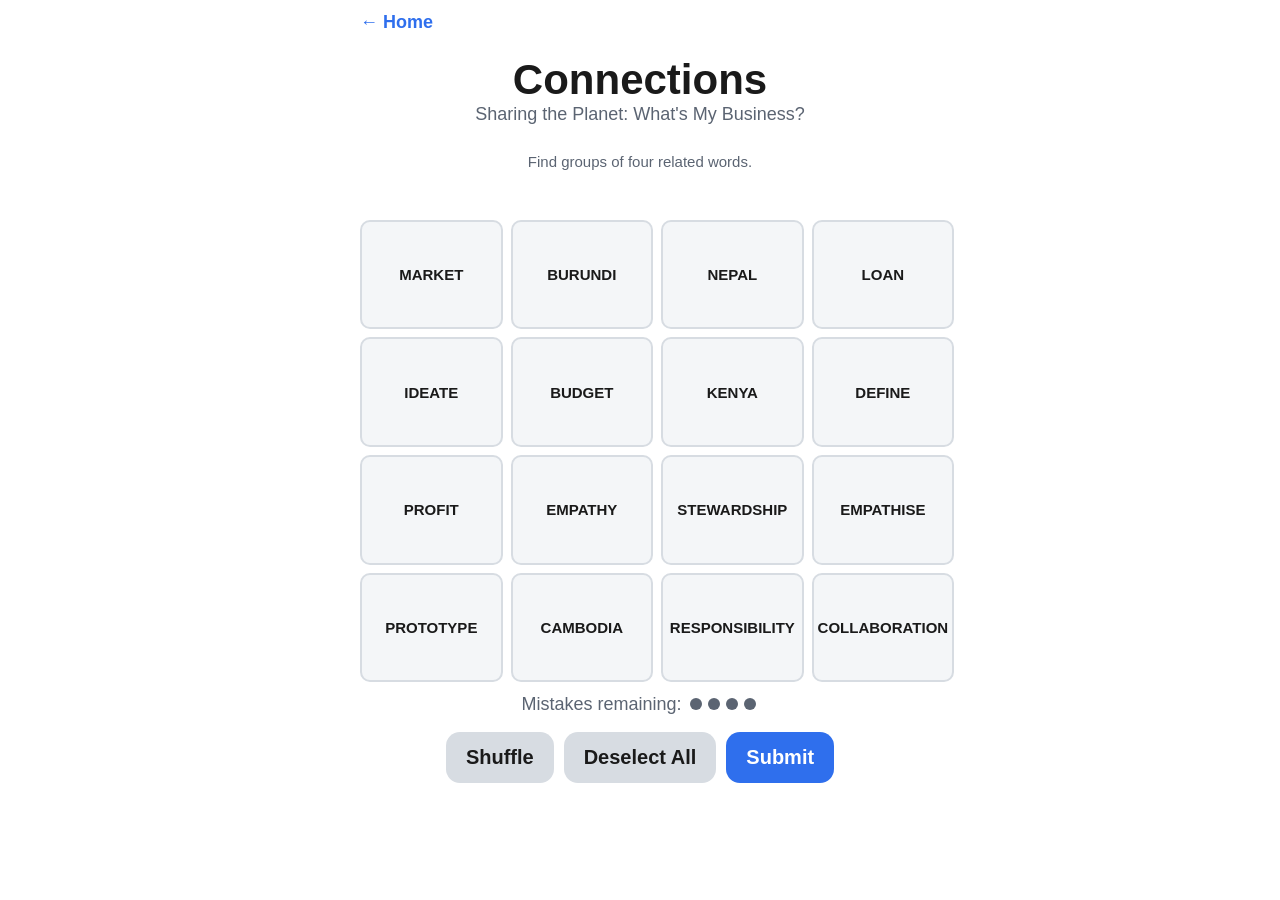
==== games/connections/index.html @ f47248fd "Build Connections and Word Search; add planner-based content Steps 4-5 of the build plan: Connection" ====
<!doctype html>
<html lang="en">
<head>
<meta charset="utf-8">
<meta name="viewport" content="width=device-width, initial-scale=1, maximum-scale=1">
<title>Connections &mdash; 6AS Word Games</title>
<link rel="stylesheet" href="../../style.css">
<style>
  body {
    padding: 10px;
  }

  .page {
    max-width: 560px;
  }

  #unit-name {
    text-align: center;
    color: var(--muted);
    margin-top: -8px;
  }

  #instructions {
    text-align: center;
    color: var(--muted);
    font-size: 15px;
    margin-bottom: 12px;
  }

  #message {
    text-align: center;
    min-height: 26px;
    font-weight: 700;
    font-size: 17px;
  }

  #solved-groups {
    display: flex;
    flex-direction: column;
    gap: 6px;
    margin-bottom: 6px;
  }

  .solved-group {
    border-radius: 10px;
    padding: 12px;
    text-align: center;
  }

  .solved-group .cat-name {
    font-weight: 800;
    text-transform: uppercase;
    font-size: 14px;
    letter-spacing: 0.5px;
  }

  .solved-group .cat-words {
    font-size: 14px;
    margin-top: 2px;
  }

  .diff-yellow { background: #f9df6d; color: #4a3f00; }
  .diff-green { background: #a0c35a; color: #1e3a05; }
  .diff-blue { background: #b0c4ef; color: #142a5e; }
  .diff-purple { background: #ba81c5; color: #3b0a42; }

  #grid {
    display: grid;
    grid-template-columns: repeat(4, 1fr);
    gap: 8px;
    margin: 10px 0;
  }

  .tile {
    aspect-ratio: 1.3;
    border: 2px solid var(--card-border);
    border-radius: 10px;
    background: var(--card-bg);
    color: var(--text);
    font-weight: 700;
    font-size: clamp(11px, 3.2vw, 15px);
    text-transform: uppercase;
    display: flex;
    align-items: center;
    justify-content: center;
    text-align: center;
    padding: 4px;
    cursor: pointer;
    user-select: none;
  }

  .tile.selected {
    background: var(--text);
    color: var(--bg);
    border-color: var(--text);
  }

  .tile.shake {
    animation: shake 0.4s;
  }

  @keyframes shake {
    10%, 90% { transform: translateX(-2px); }
    20%, 80% { transform: translateX(4px); }
    30%, 50%, 70% { transform: translateX(-8px); }
    40%, 60% { transform: translateX(8px); }
  }

  #mistakes {
    text-align: center;
    color: var(--muted);
    margin: 8px 0;
  }

  .dot {
    display: inline-block;
    width: 12px;
    height: 12px;
    border-radius: 50%;
    background: var(--muted);
    margin: 0 3px;
  }

  .dot.used {
    background: transparent;
    border: 2px solid var(--muted);
  }

  .actions {
    display: flex;
    justify-content: center;
    gap: 10px;
    margin-top: 14px;
    flex-wrap: wrap;
  }

  #play-again {
    display: none;
  }
</style>
</head>
<body>
<div class="page">
  <div class="top-nav"><a href="../../index.html">&larr; Home</a></div>
  <header class="site-header">
    <h1>Connections</h1>
    <p id="unit-name"></p>
  </header>
  <p id="instructions">Find groups of four related words.</p>

  <div id="message" aria-live="polite"></div>
  <div id="solved-groups"></div>
  <div id="grid"></div>
  <div id="mistakes"></div>

  <div class="actions">
    <button id="shuffle-btn" class="btn secondary">Shuffle</button>
    <button id="deselect-btn" class="btn secondary">Deselect All</button>
    <button id="submit-btn" class="btn">Submit</button>
    <button id="play-again" class="btn">Play Again</button>
  </div>
</div>

<script src="connections.js"></script>
</body>
</html>
---- style.css ----
:root {
  --bg: #ffffff;
  --text: #1a1a1a;
  --muted: #5b6472;
  --card-bg: #f4f6f8;
  --card-border: #d7dce2;
  --accent: #2f6fed;
  --accent-text: #ffffff;
  --green: #2e7d32;
  --yellow: #b8860b;
  --grey: #6b7280;
  --radius: 14px;
}

* {
  box-sizing: border-box;
}

html, body {
  margin: 0;
  padding: 0;
}

body {
  font-family: "Segoe UI", Verdana, Arial, sans-serif;
  background: var(--bg);
  color: var(--text);
  font-size: 18px;
  line-height: 1.4;
  padding: 16px;
}

h1, h2, h3 {
  line-height: 1.2;
}

a {
  color: var(--accent);
}

.page {
  max-width: 720px;
  margin: 0 auto;
}

header.site-header {
  text-align: center;
  margin-bottom: 24px;
}

header.site-header h1 {
  font-size: clamp(28px, 6vw, 42px);
  margin: 0 0 4px;
}

header.site-header p {
  color: var(--muted);
  margin: 0;
  font-size: 18px;
}

.card {
  background: var(--card-bg);
  border: 2px solid var(--card-border);
  border-radius: var(--radius);
  padding: 20px;
  margin-bottom: 20px;
}

.card h2 {
  margin-top: 0;
  font-size: 26px;
}

.card p.description {
  color: var(--muted);
  margin-top: -8px;
}

.unit-list {
  list-style: none;
  padding: 0;
  margin: 0;
  display: flex;
  flex-direction: column;
  gap: 10px;
}

.btn {
  display: inline-block;
  font-size: 20px;
  font-weight: 700;
  text-decoration: none;
  color: var(--accent-text);
  background: var(--accent);
  border: none;
  border-radius: var(--radius);
  padding: 14px 20px;
  min-height: 48px;
  cursor: pointer;
  text-align: center;
}

.btn:hover, .btn:focus {
  filter: brightness(1.08);
}

.btn.secondary {
  background: var(--card-border);
  color: var(--text);
}

.btn:disabled {
  opacity: 0.5;
  cursor: not-allowed;
}

.top-nav {
  margin-bottom: 20px;
}

.top-nav a {
  font-weight: 700;
  text-decoration: none;
}

.empty-note {
  color: var(--muted);
  font-style: italic;
}

@media print {
  header.site-header, .top-nav, .btn {
    display: none;
  }
}
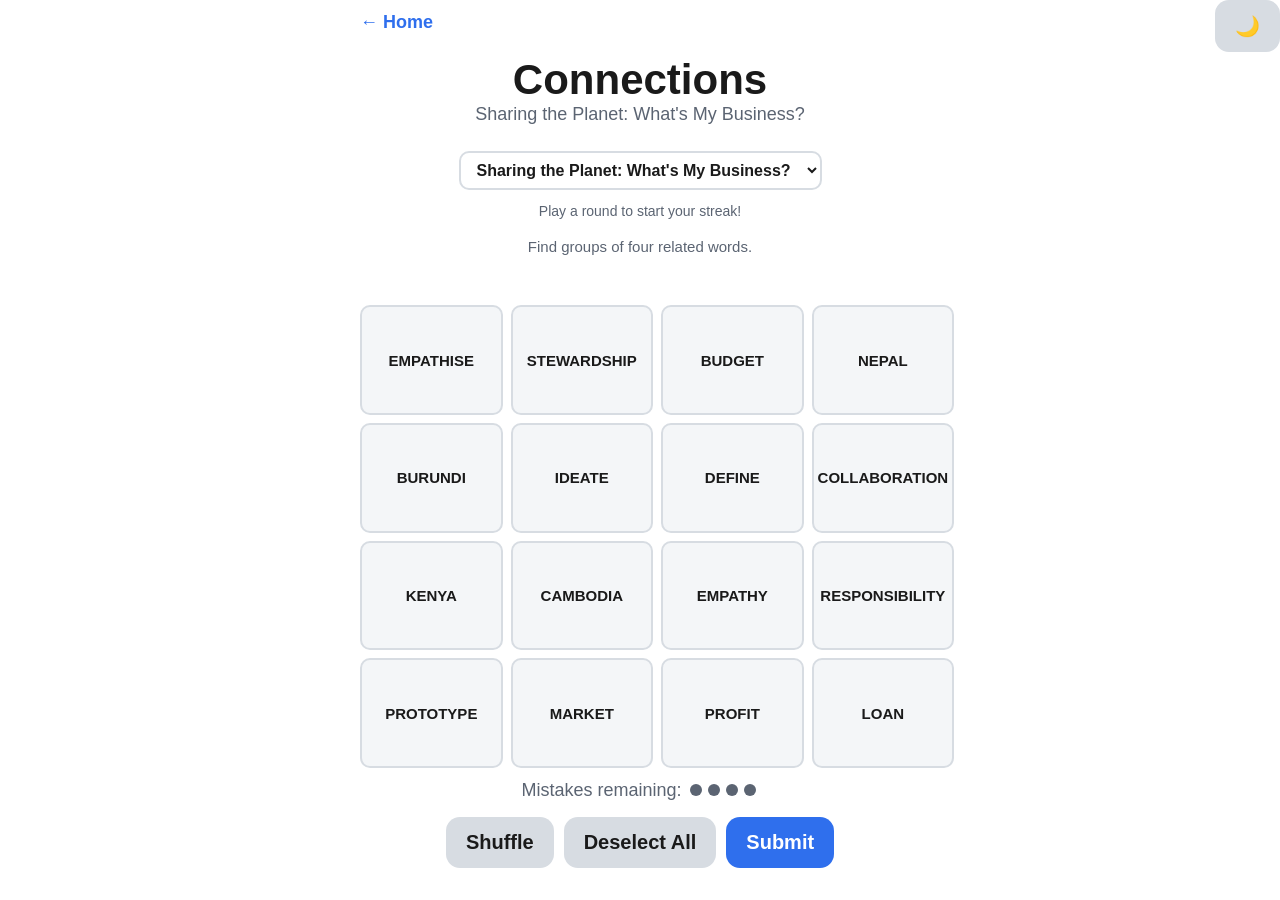
==== commit 66daaf16: "Add unit picker dropdown, dark mode, and streak tracking Unit picker: each game now has a units/inde" ====
--- a/games/connections/index.html
+++ b/games/connections/index.html
@@ -4,6 +4,14 @@
 <meta charset="utf-8">
 <meta name="viewport" content="width=device-width, initial-scale=1, maximum-scale=1">
 <title>Connections &mdash; 6AS Word Games</title>
+<script>
+  (function () {
+    try {
+      var t = localStorage.getItem('wordgames-theme');
+      if (t === 'dark' || t === 'light') document.documentElement.setAttribute('data-theme', t);
+    } catch (e) {}
+  })();
+</script>
 <link rel="stylesheet" href="../../style.css">
 <style>
   body {
@@ -141,11 +149,18 @@
 </head>
 <body>
 <div class="page">
-  <div class="top-nav"><a href="../../index.html">&larr; Home</a></div>
+  <div class="top-nav">
+    <a href="../../index.html">&larr; Home</a>
+    <button id="theme-toggle" class="btn secondary theme-toggle" aria-label="Toggle dark mode" type="button">🌙</button>
+  </div>
   <header class="site-header">
     <h1>Connections</h1>
     <p id="unit-name"></p>
   </header>
+
+  <div class="unit-picker"><select id="unit-picker"></select></div>
+  <p class="stats-line" id="stats-line"></p>
+
   <p id="instructions">Find groups of four related words.</p>
 
   <div id="message" aria-live="polite"></div>
@@ -161,6 +176,9 @@
   </div>
 </div>
 
+<script src="../../theme.js"></script>
+<script src="../../unit-picker.js"></script>
+<script src="../../stats.js"></script>
 <script src="connections.js"></script>
 </body>
 </html>
--- a/style.css
+++ b/style.css
@@ -12,6 +12,38 @@
   --radius: 14px;
 }
 
+@media (prefers-color-scheme: dark) {
+  :root {
+    --bg: #14181f;
+    --text: #eef1f5;
+    --muted: #9aa4b2;
+    --card-bg: #1c222c;
+    --card-border: #2c333f;
+    --accent: #5b8dff;
+    --accent-text: #0b1220;
+  }
+}
+
+:root[data-theme="dark"] {
+  --bg: #14181f;
+  --text: #eef1f5;
+  --muted: #9aa4b2;
+  --card-bg: #1c222c;
+  --card-border: #2c333f;
+  --accent: #5b8dff;
+  --accent-text: #0b1220;
+}
+
+:root[data-theme="light"] {
+  --bg: #ffffff;
+  --text: #1a1a1a;
+  --muted: #5b6472;
+  --card-bg: #f4f6f8;
+  --card-border: #d7dce2;
+  --accent: #2f6fed;
+  --accent-text: #ffffff;
+}
+
 * {
   box-sizing: border-box;
 }
@@ -57,6 +89,54 @@
   color: var(--muted);
   margin: 0;
   font-size: 18px;
+}
+
+.header-row {
+  display: flex;
+  align-items: center;
+  justify-content: center;
+  gap: 12px;
+  position: relative;
+}
+
+.theme-toggle {
+  position: absolute;
+  right: 0;
+  top: 0;
+  font-size: 20px;
+  padding: 8px 12px;
+  min-height: 40px;
+}
+
+.top-nav {
+  display: flex;
+  align-items: center;
+  justify-content: space-between;
+  gap: 12px;
+  margin-bottom: 20px;
+}
+
+.unit-picker {
+  text-align: center;
+  margin-bottom: 12px;
+}
+
+.unit-picker select {
+  font-size: 16px;
+  font-weight: 700;
+  padding: 8px 12px;
+  border-radius: 10px;
+  border: 2px solid var(--card-border);
+  background: var(--bg);
+  color: var(--text);
+  max-width: 100%;
+}
+
+.stats-line {
+  text-align: center;
+  color: var(--muted);
+  font-size: 14px;
+  margin: 0 0 4px;
 }
 
 .card {
@@ -115,10 +195,6 @@
   cursor: not-allowed;
 }
 
-.top-nav {
-  margin-bottom: 20px;
-}
-
 .top-nav a {
   font-weight: 700;
   text-decoration: none;
@@ -130,7 +206,14 @@
 }
 
 @media print {
-  header.site-header, .top-nav, .btn {
+  :root, :root[data-theme="dark"], :root[data-theme="light"] {
+    --bg: #ffffff !important;
+    --text: #1a1a1a !important;
+    --card-bg: #f4f6f8 !important;
+    --card-border: #d7dce2 !important;
+  }
+
+  header.site-header, .top-nav, .btn, .theme-toggle, .stats-line {
     display: none;
   }
 }
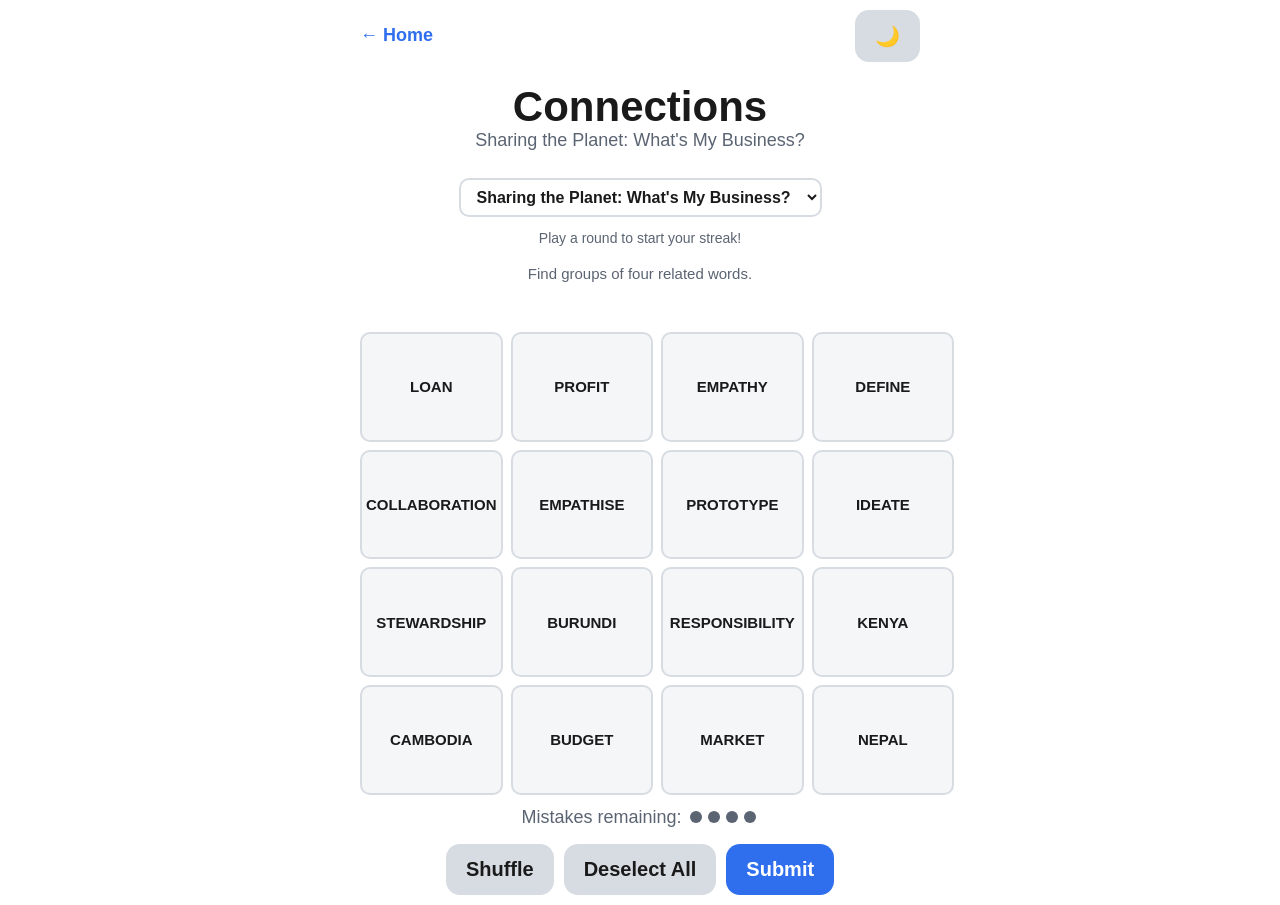
==== commit 9d5a45fd: "Add responsive homepage grid; fix Safari dark mode theming Homepage cards now flow into a CSS grid (" ====
--- a/games/connections/index.html
+++ b/games/connections/index.html
@@ -3,6 +3,7 @@
 <head>
 <meta charset="utf-8">
 <meta name="viewport" content="width=device-width, initial-scale=1, maximum-scale=1">
+<meta name="color-scheme" content="light dark">
 <title>Connections &mdash; 6AS Word Games</title>
 <script>
   (function () {
--- a/style.css
+++ b/style.css
@@ -71,7 +71,7 @@
 }
 
 .page {
-  max-width: 720px;
+  max-width: 960px;
   margin: 0 auto;
 }
 
@@ -92,17 +92,23 @@
 }
 
 .header-row {
-  display: flex;
+  display: grid;
+  grid-template-columns: 1fr auto 1fr;
   align-items: center;
-  justify-content: center;
   gap: 12px;
-  position: relative;
+}
+
+.header-row h1 {
+  grid-column: 2;
+  text-align: center;
+}
+
+.header-row .theme-toggle {
+  grid-column: 3;
+  justify-self: end;
 }
 
 .theme-toggle {
-  position: absolute;
-  right: 0;
-  top: 0;
   font-size: 20px;
   padding: 8px 12px;
   min-height: 40px;
@@ -137,6 +143,17 @@
   color: var(--muted);
   font-size: 14px;
   margin: 0 0 4px;
+}
+
+.games-grid {
+  display: grid;
+  grid-template-columns: repeat(auto-fit, minmax(280px, 1fr));
+  gap: 20px;
+  align-items: start;
+}
+
+.games-grid .card {
+  margin-bottom: 0;
 }
 
 .card {
